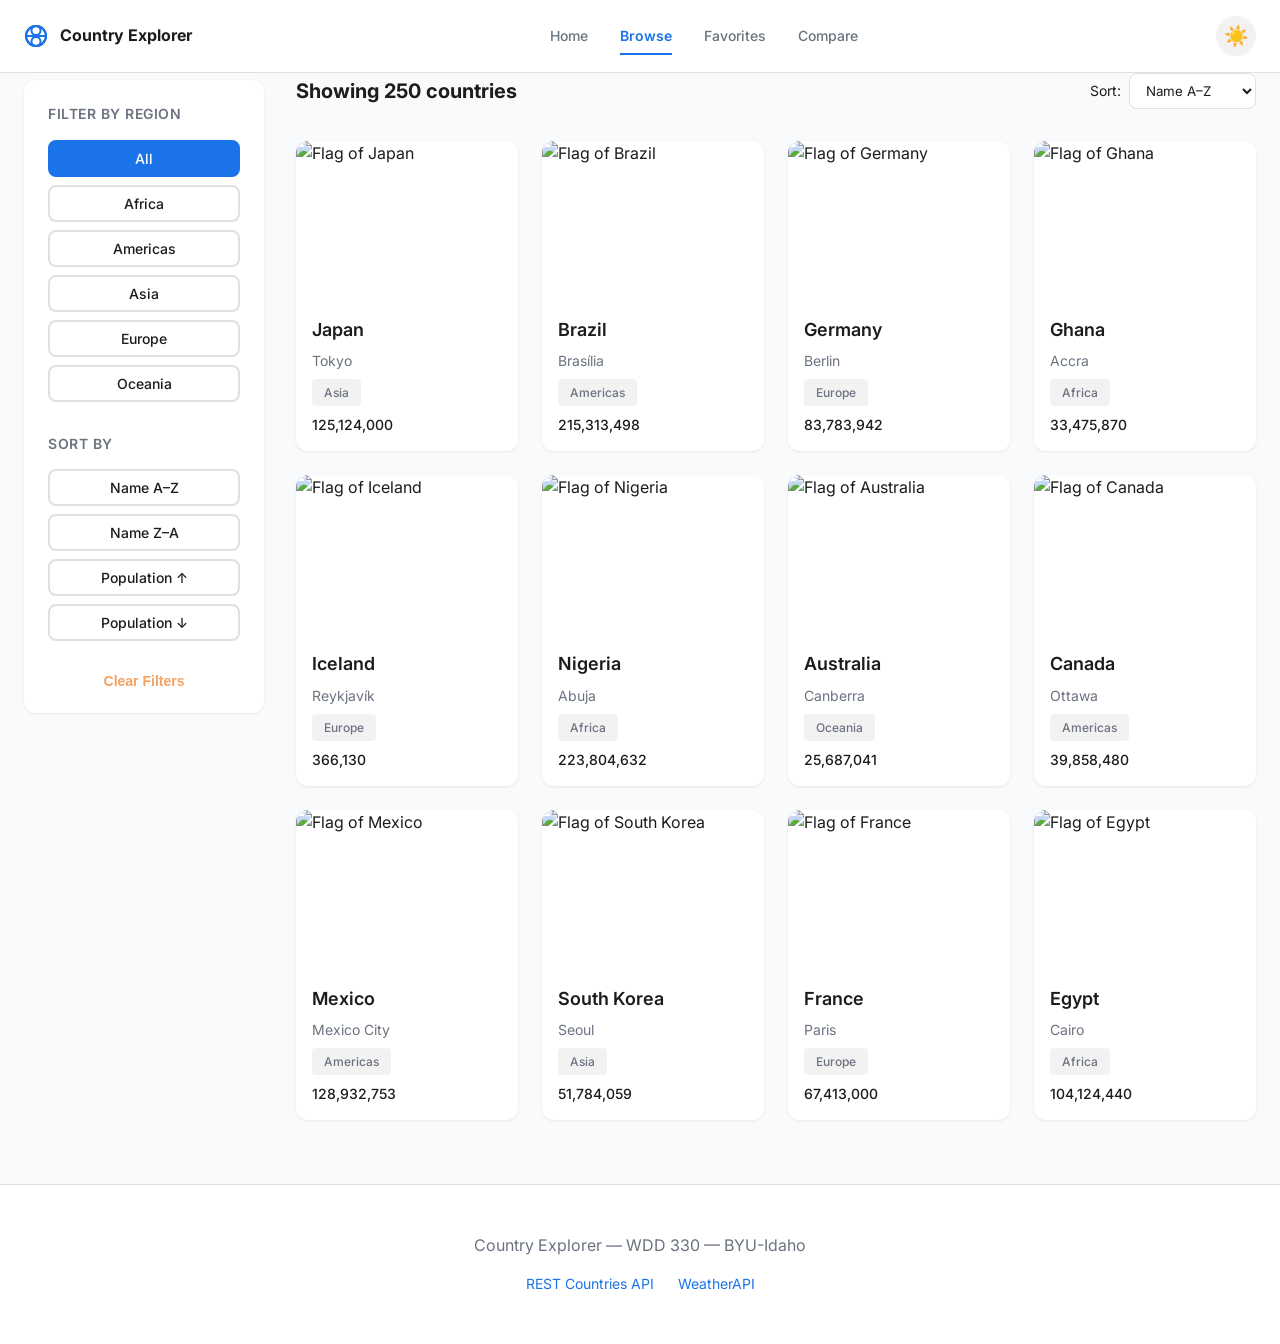
==== browse.html @ cf558ae0 "first commit" ====
<!DOCTYPE html>
<html lang="en">
<head>
  <meta charset="UTF-8">
  <meta name="viewport" content="width=device-width, initial-scale=1.0">
  <title>Country Explorer - Browse</title>
  <link rel="preconnect" href="https://fonts.googleapis.com">
  <link rel="preconnect" href="https://fonts.gstatic.com" crossorigin>
  <link href="https://fonts.googleapis.com/css2?family=Inter:wght@400;500;600;700&display=swap" rel="stylesheet">
  <link rel="stylesheet" href="css/styles.css">
  <link rel="stylesheet" href="css/components.css">
  <link rel="stylesheet" href="css/layout.css">
</head>
<body>
  <a href="#main" class="skip-link">Skip to content</a>
  
  <header>
    <nav class="navbar">
      <div class="nav-left">
        <svg class="nav-icon" width="24" height="24" viewBox="0 0 24 24" fill="none" xmlns="http://www.w3.org/2000/svg">
          <circle cx="12" cy="12" r="10" stroke="var(--color-primary)" stroke-width="2"/>
          <path d="M12 2a10 10 0 0 1 0 20 10 10 0 0 1 0-20Z" stroke="var(--color-primary)" stroke-width="2" fill="none"/>
          <path d="M2 12h20M12 2a4.5 4.5 0 0 1 0 9 4.5 4.5 0 0 1 0-9Zm0 20a4.5 4.5 0 0 0 0-9 4.5 4.5 0 0 0 0 9Z" stroke="var(--color-primary)" stroke-width="2" fill="none"/>
        </svg>
        <span class="nav-title">Country Explorer</span>
      </div>
      
      <button class="hamburger" aria-label="Toggle navigation menu">
        <span></span>
        <span></span>
        <span></span>
      </button>
      
      <div class="nav-center">
        <a href="index.html" class="nav-link">Home</a>
        <a href="browse.html" class="nav-link active">Browse</a>
        <a href="favorites.html" class="nav-link">Favorites</a>
        <a href="compare.html" class="nav-link">Compare</a>
      </div>
      
      <div class="nav-right">
        <button class="theme-toggle" aria-label="Toggle theme">
          <span class="theme-icon">☀️</span>
        </button>
      </div>
    </nav>
    
    <div class="mobile-filter-bar">
      <button class="filter-btn" aria-label="Open filters">Filter</button>
      <button class="sort-btn" aria-label="Open sort options">Sort</button>
    </div>
  </header>

  <main id="main" class="browse-layout">
    <aside class="filter-sidebar">
      <div class="filter-section">
        <h3 class="filter-title">Filter by Region</h3>
        <div class="button-group vertical">
          <button class="filter-btn-item active" data-region="all">All</button>
          <button class="filter-btn-item" data-region="africa">Africa</button>
          <button class="filter-btn-item" data-region="americas">Americas</button>
          <button class="filter-btn-item" data-region="asia">Asia</button>
          <button class="filter-btn-item" data-region="europe">Europe</button>
          <button class="filter-btn-item" data-region="oceania">Oceania</button>
        </div>
      </div>
      
      <div class="filter-section">
        <h3 class="filter-title">Sort By</h3>
        <div class="button-group vertical">
          <button class="sort-btn-item" data-sort="name-asc">Name A–Z</button>
          <button class="sort-btn-item" data-sort="name-desc">Name Z–A</button>
          <button class="sort-btn-item" data-sort="pop-asc">Population ↑</button>
          <button class="sort-btn-item" data-sort="pop-desc">Population ↓</button>
        </div>
      </div>
      
      <button class="clear-filters-link">Clear Filters</button>
    </aside>

    <section class="browse-content">
      <div class="results-header">
        <h2>Showing 250 countries</h2>
        <div class="sort-dropdown">
          <label for="sort-select">Sort:</label>
          <select id="sort-select" aria-label="Sort countries">
            <option value="name-asc">Name A–Z</option>
            <option value="name-desc">Name Z–A</option>
            <option value="pop-asc">Population ↑</option>
            <option value="pop-desc">Population ↓</option>
          </select>
        </div>
      </div>
      
      <div class="country-grid" id="countries-grid">
        <!-- Country cards will be rendered here -->
        <a href="detail.html?code=JPN" class="country-card">
          <img src="https://flagcdn.com/w320/jp.webp" alt="Flag of Japan" class="card-flag">
          <div class="card-content">
            <h3 class="card-title">Japan</h3>
            <p class="card-capital">Tokyo</p>
            <span class="card-tag">Asia</span>
            <p class="card-population">125,124,000</p>
          </div>
        </a>
        
        <a href="detail.html?code=BRA" class="country-card">
          <img src="https://flagcdn.com/w320/br.webp" alt="Flag of Brazil" class="card-flag">
          <div class="card-content">
            <h3 class="card-title">Brazil</h3>
            <p class="card-capital">Brasília</p>
            <span class="card-tag">Americas</span>
            <p class="card-population">215,313,498</p>
          </div>
        </a>
        
        <a href="detail.html?code=DEU" class="country-card">
          <img src="https://flagcdn.com/w320/de.webp" alt="Flag of Germany" class="card-flag">
          <div class="card-content">
            <h3 class="card-title">Germany</h3>
            <p class="card-capital">Berlin</p>
            <span class="card-tag">Europe</span>
            <p class="card-population">83,783,942</p>
          </div>
        </a>
        
        <a href="detail.html?code=GHA" class="country-card">
          <img src="https://flagcdn.com/w320/gh.webp" alt="Flag of Ghana" class="card-flag">
          <div class="card-content">
            <h3 class="card-title">Ghana</h3>
            <p class="card-capital">Accra</p>
            <span class="card-tag">Africa</span>
            <p class="card-population">33,475,870</p>
          </div>
        </a>
        
        <a href="detail.html?code=ISL" class="country-card">
          <img src="https://flagcdn.com/w320/is.webp" alt="Flag of Iceland" class="card-flag">
          <div class="card-content">
            <h3 class="card-title">Iceland</h3>
            <p class="card-capital">Reykjavík</p>
            <span class="card-tag">Europe</span>
            <p class="card-population">366,130</p>
          </div>
        </a>
        
        <a href="detail.html?code=NGA" class="country-card">
          <img src="https://flagcdn.com/w320/ng.webp" alt="Flag of Nigeria" class="card-flag">
          <div class="card-content">
            <h3 class="card-title">Nigeria</h3>
            <p class="card-capital">Abuja</p>
            <span class="card-tag">Africa</span>
            <p class="card-population">223,804,632</p>
          </div>
        </a>
        
        <a href="detail.html?code=AUS" class="country-card">
          <img src="https://flagcdn.com/w320/au.webp" alt="Flag of Australia" class="card-flag">
          <div class="card-content">
            <h3 class="card-title">Australia</h3>
            <p class="card-capital">Canberra</p>
            <span class="card-tag">Oceania</span>
            <p class="card-population">25,687,041</p>
          </div>
        </a>
        
        <a href="detail.html?code=CAN" class="country-card">
          <img src="https://flagcdn.com/w320/ca.webp" alt="Flag of Canada" class="card-flag">
          <div class="card-content">
            <h3 class="card-title">Canada</h3>
            <p class="card-capital">Ottawa</p>
            <span class="card-tag">Americas</span>
            <p class="card-population">39,858,480</p>
          </div>
        </a>
        
        <a href="detail.html?code=MEX" class="country-card">
          <img src="https://flagcdn.com/w320/mx.webp" alt="Flag of Mexico" class="card-flag">
          <div class="card-content">
            <h3 class="card-title">Mexico</h3>
            <p class="card-capital">Mexico City</p>
            <span class="card-tag">Americas</span>
            <p class="card-population">128,932,753</p>
          </div>
        </a>
        
        <a href="detail.html?code=KOR" class="country-card">
          <img src="https://flagcdn.com/w320/kr.webp" alt="Flag of South Korea" class="card-flag">
          <div class="card-content">
            <h3 class="card-title">South Korea</h3>
            <p class="card-capital">Seoul</p>
            <span class="card-tag">Asia</span>
            <p class="card-population">51,784,059</p>
          </div>
        </a>
        
        <a href="detail.html?code=FRA" class="country-card">
          <img src="https://flagcdn.com/w320/fr.webp" alt="Flag of France" class="card-flag">
          <div class="card-content">
            <h3 class="card-title">France</h3>
            <p class="card-capital">Paris</p>
            <span class="card-tag">Europe</span>
            <p class="card-population">67,413,000</p>
          </div>
        </a>
        
        <a href="detail.html?code=EGY" class="country-card">
          <img src="https://flagcdn.com/w320/eg.webp" alt="Flag of Egypt" class="card-flag">
          <div class="card-content">
            <h3 class="card-title">Egypt</h3>
            <p class="card-capital">Cairo</p>
            <span class="card-tag">Africa</span>
            <p class="card-population">104,124,440</p>
          </div>
        </a>
      </div>
    </section>
  </main>

  <footer>
    <p>Country Explorer — WDD 330 — BYU-Idaho</p>
    <div class="footer-links">
      <a href="https://restcountries.com/" target="_blank" rel="noopener noreferrer">REST Countries API</a>
      <a href="https://www.weatherapi.com/" target="_blank" rel="noopener noreferrer">WeatherAPI</a>
    </div>
  </footer>

  <script type="module">
    import { initTheme, toggleTheme, initMobileMenu } from './js/ui.js';
    
    initTheme();
    
    const themeToggle = document.querySelector('.theme-toggle');
    themeToggle.addEventListener('click', toggleTheme);
    
    initMobileMenu();
  </script>
</body>
</html>
---- css/styles.css ----
:root {
  --color-primary: #1A73E8;
  --color-primary-light: #EAF2FF;
  --color-secondary: #F4A261;
  --color-bg: #F9FAFB;
  --color-surface: #FFFFFF;
  --color-text: #1C1C1E;
  --color-text-muted: #6B7280;
  --color-border: #E0E0E0;
  --color-tag: #F2F2F2;
  --shadow-sm: 0 1px 3px rgba(0,0,0,0.08);
  --shadow-md: 0 4px 12px rgba(0,0,0,0.10);
  --shadow-lg: 0 8px 24px rgba(0,0,0,0.14);
  --radius-card: 12px;
  --radius-btn: 999px;
  --radius-input: 8px;
}

[data-theme="dark"] {
  --color-bg: #121212;
  --color-surface: #1E1E1E;
  --color-text: #E5E5E5;
  --color-text-muted: #9CA3AF;
  --color-border: #2E2E2E;
  --color-tag: #2A2A2A;
}

* {
  margin: 0;
  padding: 0;
  box-sizing: border-box;
}

html {
  scroll-behavior: smooth;
}

body {
  font-family: 'Inter', system-ui, sans-serif;
  background-color: var(--color-bg);
  color: var(--color-text);
  line-height: 1.6;
  transition: all 0.2s ease;
}

.container {
  max-width: 1280px;
  margin: 0 auto;
  padding: 0 24px;
}

/* Typography */
h1 {
  font-size: 36px;
  font-weight: 700;
  line-height: 1.2;
  margin-bottom: 16px;
}

h2 {
  font-size: 28px;
  font-weight: 700;
  line-height: 1.2;
  margin-bottom: 16px;
}

h3 {
  font-size: 18px;
  font-weight: 600;
  line-height: 1.4;
  margin-bottom: 12px;
}

p {
  font-size: 16px;
  font-weight: 400;
  line-height: 1.5;
  color: var(--color-text-muted);
}

a {
  color: var(--color-primary);
  text-decoration: none;
  transition: all 0.2s ease;
}

a:hover {
  opacity: 0.8;
}

a:focus-visible {
  outline: 2px solid var(--color-primary);
  outline-offset: 2px;
}

/* Main layout */
main {
  min-height: calc(100vh - 80px - 120px);
  padding: 48px 0;
}

/* Accessibility */
.skip-link {
  position: absolute;
  top: -40px;
  left: 0;
  background: var(--color-primary);
  color: white;
  padding: 8px 16px;
  text-decoration: none;
  z-index: 100;
  border-radius: var(--radius-btn);
}

.skip-link:focus {
  top: 0;
}

/* Hero Section */
.hero {
  background: linear-gradient(135deg, var(--color-primary) 0%, #1557b0 100%);
  color: white;
  padding: 64px 24px;
  text-align: center;
  border-radius: var(--radius-card);
  margin-bottom: 48px;
}

.hero-title {
  font-size: 48px;
  font-weight: 700;
  margin-bottom: 16px;
}

.hero-subtitle {
  font-size: 18px;
  font-style: italic;
  color: rgba(255, 255, 255, 0.9);
  margin-bottom: 32px;
}

.search-container {
  display: flex;
  justify-content: center;
  margin-bottom: 32px;
}

.search-input-wrapper {
  position: relative;
  width: 100%;
  max-width: 600px;
}

.search-icon {
  position: absolute;
  left: 16px;
  top: 50%;
  transform: translateY(-50%);
  font-size: 18px;
  pointer-events: none;
}

.search-input {
  width: 100%;
  padding: 16px 16px 16px 48px;
  font-size: 16px;
  border: none;
  border-radius: var(--radius-btn);
  background-color: white;
  color: var(--color-text);
  transition: all 0.2s ease;
}

.search-input:focus {
  outline: 2px solid var(--color-primary);
  outline-offset: 0;
}

.search-input::placeholder {
  color: var(--color-text-muted);
}

.recent-searches {
  display: flex;
  align-items: center;
  justify-content: center;
  gap: 16px;
  flex-wrap: wrap;
}

.recent-label {
  font-weight: 600;
  color: rgba(255, 255, 255, 0.9);
  font-size: 14px;
}

.chips-container {
  display: flex;
  gap: 8px;
  flex-wrap: wrap;
  justify-content: center;
}

.chip {
  padding: 8px 16px;
  border: none;
  border-radius: var(--radius-btn);
  background-color: rgba(255, 255, 255, 0.2);
  color: white;
  font-size: 14px;
  font-weight: 500;
  cursor: pointer;
  transition: all 0.2s ease;
}

.chip:hover {
  background-color: rgba(255, 255, 255, 0.3);
}

.chip:focus-visible {
  outline: 2px solid white;
  outline-offset: 2px;
}

/* Grid Layout */
.country-grid {
  display: grid;
  grid-template-columns: repeat(auto-fill, minmax(220px, 1fr));
  gap: 24px;
}

/* Results Section */
.results-section {
  padding: 0 24px;
}

.results-section h2 {
  margin-bottom: 32px;
}

/* Results Header */
.results-header {
  display: flex;
  justify-content: space-between;
  align-items: center;
  margin-bottom: 32px;
  gap: 16px;
}

.results-header h2 {
  margin: 0;
  font-size: 20px;
}

.sort-dropdown {
  display: flex;
  align-items: center;
  gap: 8px;
  font-size: 14px;
}

.sort-dropdown select {
  padding: 8px 12px;
  border: 1px solid var(--color-border);
  border-radius: var(--radius-input);
  background-color: var(--color-surface);
  color: var(--color-text);
  font-family: inherit;
  cursor: pointer;
  transition: all 0.2s ease;
}

.sort-dropdown select:focus-visible {
  outline: 2px solid var(--color-primary);
  outline-offset: 0;
}

/* Keyframes */
@keyframes shimmer {
  0% {
    background-position: -1000px 0;
  }
  100% {
    background-position: 1000px 0;
  }
}

/* Responsive Typography */
@media (max-width: 768px) {
  h1 {
    font-size: 28px;
  }

  h2 {
    font-size: 24px;
  }

  .hero-title {
    font-size: 32px;
  }

  .search-input-wrapper {
    width: 100%;
  }

  .results-header {
    flex-direction: column;
    align-items: flex-start;
  }
}

/* Mobile Grid */
@media (max-width: 480px) {
  .country-grid {
    grid-template-columns: repeat(auto-fill, minmax(160px, 1fr));
    gap: 16px;
  }

  .hero {
    padding: 48px 16px;
    margin-bottom: 32px;
  }

  main {
    padding: 32px 0;
  }

  .container {
    padding: 0 16px;
  }
}
---- css/components.css ----
/* Country Card */
.country-card {
  display: flex;
  flex-direction: column;
  background-color: var(--color-surface);
  border-radius: var(--radius-card);
  overflow: hidden;
  box-shadow: var(--shadow-sm);
  text-decoration: none;
  color: inherit;
  transition: all 0.2s ease;
  cursor: pointer;
}

.country-card:hover {
  transform: translateY(-4px);
  box-shadow: var(--shadow-lg);
}

.country-card:focus-visible {
  outline: 2px solid var(--color-primary);
  outline-offset: 2px;
}

.card-flag {
  width: 100%;
  height: 160px;
  object-fit: cover;
  display: block;
}

.card-content {
  padding: 16px;
  flex: 1;
  display: flex;
  flex-direction: column;
  gap: 8px;
}

.card-title {
  font-size: 18px;
  font-weight: 600;
  color: var(--color-text);
  margin: 0;
}

.card-capital {
  font-size: 14px;
  color: var(--color-text-muted);
  margin: 0;
}

.card-tag {
  display: inline-block;
  padding: 4px 12px;
  background-color: var(--color-tag);
  color: var(--color-text-muted);
  border-radius: 4px;
  font-size: 12px;
  font-weight: 500;
  width: fit-content;
}

.card-population {
  font-size: 14px;
  color: var(--color-text);
  margin: 0;
  font-weight: 500;
}

/* Card with remove button (for favorites) */
.country-card {
  position: relative;
}

.card-remove-btn {
  position: absolute;
  top: 8px;
  right: 8px;
  width: 32px;
  height: 32px;
  border: none;
  border-radius: 50%;
  background-color: var(--color-surface);
  color: var(--color-text-muted);
  font-size: 18px;
  cursor: pointer;
  display: flex;
  align-items: center;
  justify-content: center;
  transition: all 0.2s ease;
  box-shadow: var(--shadow-sm);
}

.card-remove-btn:hover {
  background-color: #FEE2E2;
  color: #DC2626;
}

.card-remove-btn:focus-visible {
  outline: 2px solid var(--color-primary);
  outline-offset: 2px;
}

/* Skeleton Loader */
.skeleton {
  background: linear-gradient(90deg, var(--color-border) 25%, var(--color-surface) 50%, var(--color-border) 75%);
  background-size: 2000px 100%;
  animation: shimmer 1.6s infinite linear;
  border-radius: 8px;
}

.skeleton-card {
  display: flex;
  flex-direction: column;
  background-color: var(--color-surface);
  border-radius: var(--color-tag);
  overflow: hidden;
  box-shadow: var(--shadow-sm);
}

.skeleton-flag {
  width: 100%;
  height: 160px;
  background: linear-gradient(90deg, var(--color-border) 25%, var(--color-surface) 50%, var(--color-border) 75%);
  background-size: 2000px 100%;
  animation: shimmer 1.6s infinite linear;
}

.skeleton-line {
  height: 12px;
  background: linear-gradient(90deg, var(--color-border) 25%, var(--color-surface) 50%, var(--color-border) 75%);
  background-size: 2000px 100%;
  animation: shimmer 1.6s infinite linear;
  margin: 8px;
  border-radius: 4px;
}

/* Buttons */
.btn {
  padding: 12px 24px;
  border: none;
  border-radius: var(--radius-btn);
  font-family: inherit;
  font-size: 16px;
  font-weight: 600;
  cursor: pointer;
  transition: all 0.2s ease;
  display: inline-block;
  text-decoration: none;
  text-align: center;
  min-height: 48px;
  min-width: 100px;
}

.btn:focus-visible {
  outline: 2px solid var(--color-primary);
  outline-offset: 2px;
}

.btn-primary {
  background-color: var(--color-primary);
  color: white;
}

.btn-primary:hover {
  background-color: #1557b0;
  transform: translateY(-2px);
}

.btn-outline {
  background-color: transparent;
  border: 2px solid var(--color-border);
  color: var(--color-text);
}

.btn-outline:hover {
  border-color: var(--color-primary);
  color: var(--color-primary);
}

.btn-outline.saved {
  border-color: var(--color-secondary);
  color: var(--color-secondary);
}

.btn-danger {
  border-color: #DC2626;
  color: #DC2626;
}

.btn-danger:hover {
  background-color: #FEE2E2;
  border-color: #DC2626;
}

/* Error State */
.error-state {
  text-align: center;
  padding: 48px 24px;
}

.error-state-emoji {
  font-size: 64px;
  margin-bottom: 16px;
}

.error-state h2 {
  font-size: 24px;
  font-weight: 700;
  color: var(--color-text);
  margin-bottom: 8px;
}

.error-state p {
  color: var(--color-text-muted);
  margin-bottom: 24px;
}

/* Tags and Chips */
.chip-link {
  display: inline-block;
  padding: 8px 16px;
  background-color: var(--color-tag);
  color: var(--color-text);
  border-radius: 4px;
  font-size: 14px;
  font-weight: 500;
  text-decoration: none;
  transition: all 0.2s ease;
}

.chip-link:hover {
  background-color: var(--color-primary-light);
  color: var(--color-primary);
}

.chip-link:focus-visible {
  outline: 2px solid var(--color-primary);
  outline-offset: 2px;
}

/* Filter Buttons */
.button-group {
  display: flex;
  flex-wrap: wrap;
  gap: 8px;
}

.button-group.vertical {
  flex-direction: column;
}

.filter-btn-item,
.sort-btn-item {
  padding: 8px 16px;
  border: 2px solid var(--color-border);
  background-color: transparent;
  color: var(--color-text);
  border-radius: var(--radius-input);
  font-size: 14px;
  font-weight: 500;
  cursor: pointer;
  transition: all 0.2s ease;
  font-family: inherit;
}

.filter-btn-item:hover,
.sort-btn-item:hover {
  border-color: var(--color-primary);
  color: var(--color-primary);
}

.filter-btn-item.active,
.sort-btn-item.active {
  background-color: var(--color-primary);
  color: white;
  border-color: var(--color-primary);
}

.filter-btn-item:focus-visible,
.sort-btn-item:focus-visible {
  outline: 2px solid var(--color-primary);
  outline-offset: 2px;
}

/* Weather Card */
.weather-card {
  display: flex;
  gap: 16px;
  padding: 16px;
  background-color: var(--color-primary-light);
  border-radius: var(--radius-card);
  margin-top: 16px;
}

.weather-left {
  display: flex;
  align-items: center;
  justify-content: center;
  min-width: 48px;
}

.weather-icon {
  font-size: 32px;
}

.weather-right {
  flex: 1;
}

.weather-location {
  font-size: 14px;
  font-weight: 600;
  color: var(--color-primary);
  margin: 0 0 4px 0;
}

.weather-condition {
  font-size: 16px;
  font-weight: 500;
  color: var(--color-text);
  margin: 0 0 4px 0;
}

.weather-details {
  font-size: 12px;
  color: var(--color-text-muted);
  margin: 0;
}

/* Compare Styles */
.compare-title {
  text-align: center;
  margin-bottom: 48px;
  font-size: 36px;
}

.compare-selectors {
  display: grid;
  grid-template-columns: 1fr 1fr;
  gap: 32px;
  margin-bottom: 48px;
}

.compare-column {
  display: flex;
  flex-direction: column;
}

.compare-selector {
  position: relative;
  margin-bottom: 16px;
}

.clear-btn {
  position: absolute;
  right: 16px;
  top: 50%;
  transform: translateY(-50%);
  border: none;
  background: none;
  font-size: 20px;
  color: var(--color-text-muted);
  cursor: pointer;
  padding: 4px;
  transition: all 0.2s ease;
}

.clear-btn:hover {
  color: var(--color-primary);
}

.clear-btn:focus-visible {
  outline: 2px solid var(--color-primary);
  outline-offset: 2px;
}

.compare-selector input {
  width: 100%;
  padding: 12px 48px 12px 16px;
  border: 1px solid var(--color-border);
  border-radius: var(--radius-input);
  background-color: var(--color-surface);
  color: var(--color-text);
  font-family: inherit;
  font-size: 16px;
}

.compare-selector input:focus-visible {
  outline: 2px solid var(--color-primary);
  outline-offset: 0;
}

.compare-flag {
  width: 100%;
  aspect-ratio: 3/2;
  object-fit: cover;
  border-radius: var(--radius-card);
  margin-bottom: 16px;
}

.compare-country-name {
  text-align: center;
  margin: 0;
}

/* Comparison Table */
.comparison-table {
  background-color: var(--color-surface);
  border-radius: var(--radius-card);
  overflow: hidden;
  box-shadow: var(--shadow-sm);
  margin-bottom: 48px;
}

.comparison-row {
  display: grid;
  grid-template-columns: 160px 1fr 1fr;
  align-items: center;
  padding: 16px;
  border-bottom: 1px solid var(--color-border);
}

.comparison-row:last-child {
  border-bottom: none;
}

.comparison-row.alt {
  background-color: var(--color-tag);
}

.comparison-label {
  font-weight: 600;
  color: var(--color-text-muted);
  font-size: 14px;
}

.comparison-value {
  text-align: center;
  padding: 0 8px;
}

.highlight-chip {
  display: inline-block;
  padding: 4px 12px;
  background-color: #D1FAE5;
  color: #065F46;
  border-radius: 4px;
  font-size: 14px;
  font-weight: 500;
}

.highlight-chip.larger {
  background-color: #D1FAE5;
  color: #065F46;
}

/* Empty Slot */
.empty-slot {
  border: 2px dashed var(--color-border);
  border-radius: var(--radius-card);
  padding: 48px 24px;
  text-align: center;
  color: var(--color-text-muted);
}

/* Empty State */
.empty-state {
  text-align: center;
  padding: 48px 24px;
}

.empty-emoji {
  font-size: 64px;
  margin-bottom: 16px;
}

.empty-heading {
  font-size: 20px;
  font-weight: 700;
  color: var(--color-text);
  margin-bottom: 8px;
}

.empty-subtext {
  color: var(--color-text-muted);
  margin-bottom: 24px;
}

/* Favorites Header */
.favorites-header {
  display: flex;
  justify-content: space-between;
  align-items: center;
  margin-bottom: 32px;
  gap: 16px;
}

.favorites-title-group {
  display: flex;
  align-items: center;
  gap: 12px;
}

.favorites-title {
  margin: 0;
}

.favorites-badge {
  display: inline-block;
  padding: 4px 12px;
  background-color: var(--color-primary-light);
  color: var(--color-primary);
  border-radius: var(--radius-btn);
  font-size: 14px;
  font-weight: 500;
}

/* Detail Page */
.back-link {
  display: inline-block;
  margin-bottom: 24px;
  color: var(--color-primary);
  font-weight: 500;
  transition: all 0.2s ease;
}

.back-link:hover {
  transform: translateX(-4px);
}

.detail-content {
  display: grid;
  grid-template-columns: 40% 60%;
  gap: 48px;
  margin-bottom: 48px;
}

.detail-left {
  display: flex;
  flex-direction: column;
  gap: 16px;
}

.detail-flag {
  width: 100%;
  aspect-ratio: 3/2;
  object-fit: cover;
  border-radius: var(--radius-card);
  box-shadow: var(--shadow-md);
}

.map-link {
  display: inline-block;
  width: fit-content;
  font-size: 14px;
  color: var(--color-primary);
  text-decoration: none;
  transition: all 0.2s ease;
}

.map-link:hover {
  text-decoration: underline;
}

.detail-right {
  display: flex;
  flex-direction: column;
  gap: 24px;
}

.detail-title {
  margin: 0;
  font-size: 36px;
}

.detail-native-name {
  margin: 0;
  font-size: 14px;
  font-style: italic;
  color: var(--color-text-muted);
}

.detail-list {
  display: grid;
  grid-template-columns: 1fr 1fr;
  gap: 16px;
}

.detail-list dt {
  font-weight: 600;
  color: var(--color-text);
  font-size: 14px;
}

.detail-list dd {
  color: var(--color-text-muted);
  font-size: 14px;
  margin: 0;
}

.detail-section {
  display: flex;
  flex-direction: column;
  gap: 8px;
}

.detail-section-title {
  font-size: 14px;
  font-weight: 600;
  color: var(--color-text-muted);
}

/* Border Countries */
.border-countries {
  padding: 32px;
  background-color: var(--color-surface);
  border-radius: var(--radius-card);
  margin-bottom: 32px;
}

.border-title {
  font-size: 16px;
  font-weight: 600;
  margin-bottom: 16px;
  margin-top: 0;
}

/* Action Bar */
.action-bar {
  display: flex;
  gap: 16px;
  justify-content: flex-start;
}

/* Responsive */
@media (max-width: 1024px) {
  .detail-content {
    grid-template-columns: 1fr;
    gap: 32px;
  }

  .compare-selectors {
    gap: 24px;
  }

  .comparison-row {
    grid-template-columns: 120px 1fr 1fr;
  }
}

@media (max-width: 768px) {
  .action-bar {
    flex-direction: column;
  }

  .action-bar .btn {
    width: 100%;
  }

  .favorites-header {
    flex-direction: column;
    align-items: flex-start;
  }

  .results-header {
    flex-direction: column;
  }

  .compare-selectors {
    grid-template-columns: 1fr;
  }

  .comparison-table {
    overflow-x: auto;
  }

  .comparison-row {
    grid-template-columns: 100px 1fr 1fr;
    font-size: 14px;
    padding: 12px;
  }

  .comparison-label {
    font-size: 12px;
  }

  .comparison-value {
    font-size: 12px;
  }
}

@media (max-width: 480px) {
  .action-bar {
    flex-direction: column;
  }

  .comparison-row {
    grid-template-columns: 1fr;
    gap: 8px;
  }

  .comparison-label {
    font-weight: 700;
    margin-bottom: 8px;
  }

  .comparison-row.alt {
    background-color: var(--color-tag);
  }
}
---- css/layout.css ----
/* Navigation Bar */
header {
  position: sticky;
  top: 0;
  z-index: 100;
  background-color: var(--color-surface);
  border-bottom: 1px solid var(--color-border);
  transition: all 0.2s ease;
}

.navbar {
  display: flex;
  justify-content: space-between;
  align-items: center;
  padding: 16px 24px;
  max-width: 1280px;
  margin: 0 auto;
  gap: 24px;
}

.nav-left {
  display: flex;
  align-items: center;
  gap: 12px;
  flex: 0 0 auto;
}

.nav-icon {
  width: 24px;
  height: 24px;
  flex-shrink: 0;
}

.nav-title {
  font-size: 16px;
  font-weight: 700;
  color: var(--color-text);
  white-space: nowrap;
}

.nav-center {
  display: flex;
  gap: 32px;
  flex: 1;
  justify-content: center;
}

.nav-link {
  font-size: 14px;
  font-weight: 500;
  color: var(--color-text-muted);
  text-decoration: none;
  transition: all 0.2s ease;
  position: relative;
}

.nav-link:hover {
  color: var(--color-primary);
}

.nav-link.active {
  color: var(--color-primary);
  font-weight: 600;
}

.nav-link.active::after {
  content: '';
  position: absolute;
  bottom: -8px;
  left: 0;
  right: 0;
  height: 2px;
  background-color: var(--color-primary);
}

.nav-link:focus-visible {
  outline: 2px solid var(--color-primary);
  outline-offset: 4px;
}

.nav-right {
  display: flex;
  align-items: center;
  gap: 16px;
  flex: 0 0 auto;
}

.theme-toggle {
  width: 40px;
  height: 40px;
  border: none;
  background-color: var(--color-tag);
  border-radius: 50%;
  font-size: 20px;
  cursor: pointer;
  display: flex;
  align-items: center;
  justify-content: center;
  transition: all 0.2s ease;
}

.theme-toggle:hover {
  background-color: var(--color-border);
}

.theme-toggle:focus-visible {
  outline: 2px solid var(--color-primary);
  outline-offset: 2px;
}

.theme-icon {
  display: inline-block;
  transition: transform 0.2s ease;
}

.hamburger {
  display: none;
  flex-direction: column;
  width: 24px;
  height: 24px;
  border: none;
  background: none;
  cursor: pointer;
  padding: 0;
  gap: 4px;
}

.hamburger span {
  width: 100%;
  height: 2px;
  background-color: var(--color-text);
  transition: all 0.2s ease;
  border-radius: 2px;
}

.hamburger.open span:nth-child(1) {
  transform: rotate(45deg) translateY(10px);
}

.hamburger.open span:nth-child(2) {
  opacity: 0;
}

.hamburger.open span:nth-child(3) {
  transform: rotate(-45deg) translateY(-10px);
}

.hamburger:focus-visible {
  outline: 2px solid var(--color-primary);
  outline-offset: 4px;
}

/* Mobile Filter Bar */
.mobile-filter-bar {
  display: none;
  gap: 8px;
  padding: 12px 24px;
  background-color: var(--color-surface);
  border-bottom: 1px solid var(--color-border);
}

.mobile-filter-bar .filter-btn,
.mobile-filter-bar .sort-btn {
  flex: 1;
  padding: 8px 16px;
  border: 1px solid var(--color-border);
  background-color: transparent;
  color: var(--color-text);
  border-radius: var(--radius-input);
  font-size: 14px;
  font-weight: 500;
  cursor: pointer;
  font-family: inherit;
  transition: all 0.2s ease;
}

.mobile-filter-bar .filter-btn:hover,
.mobile-filter-bar .sort-btn:hover {
  border-color: var(--color-primary);
  color: var(--color-primary);
}

/* Footer */
footer {
  background-color: var(--color-surface);
  border-top: 1px solid var(--color-border);
  padding: 48px 24px;
  text-align: center;
  color: var(--color-text-muted);
  font-size: 14px;
  margin-top: 64px;
}

footer p {
  margin: 0 0 16px 0;
  color: var(--color-text-muted);
}

.footer-links {
  display: flex;
  justify-content: center;
  gap: 24px;
  flex-wrap: wrap;
}

.footer-links a {
  color: var(--color-primary);
  font-size: 14px;
  text-decoration: none;
  transition: all 0.2s ease;
}

.footer-links a:hover {
  text-decoration: underline;
}

/* Browse Layout */
.browse-layout {
  display: grid;
  grid-template-columns: 240px 1fr;
  gap: 32px;
  max-width: 1280px;
  margin: 0 auto;
  padding: 0 24px;
}

/* Filter Sidebar */
.filter-sidebar {
  position: sticky;
  top: 80px;
  height: fit-content;
  padding: 24px;
  background-color: var(--color-surface);
  border-radius: var(--radius-card);
  box-shadow: var(--shadow-sm);
}

.filter-section {
  margin-bottom: 32px;
}

.filter-section:last-child {
  margin-bottom: 0;
}

.filter-title {
  font-size: 14px;
  font-weight: 600;
  color: var(--color-text-muted);
  margin-bottom: 16px;
  text-transform: uppercase;
  letter-spacing: 0.5px;
}

.clear-filters-link {
  display: block;
  width: 100%;
  text-align: center;
  color: var(--color-secondary);
  font-size: 14px;
  font-weight: 600;
  text-decoration: none;
  cursor: pointer;
  background: none;
  border: none;
  padding: 0;
  margin-top: 24px;
  transition: all 0.2s ease;
}

.clear-filters-link:hover {
  opacity: 0.8;
}

.clear-filters-link:focus-visible {
  outline: 2px solid var(--color-secondary);
  outline-offset: 2px;
}

/* Browse Content */
.browse-content {
  min-height: calc(100vh - 80px);
}

/* Detail Layout */
.detail-layout {
  max-width: 1280px;
  margin: 0 auto;
  padding: 0 24px;
}

/* Compare Layout */
.compare-layout {
  max-width: 1280px;
  margin: 0 auto;
  padding: 0 24px;
}

/* Tablet */
@media (max-width: 1024px) {
  .browse-layout {
    grid-template-columns: 200px 1fr;
    gap: 24px;
  }

  .filter-sidebar {
    position: sticky;
    top: 120px;
    padding: 16px;
  }

  .filter-title {
    font-size: 12px;
  }

  .filter-btn-item,
  .sort-btn-item {
    font-size: 13px;
    padding: 6px 12px;
  }
}

/* Mobile - Hide sidebar, show mobile menu */
@media (max-width: 768px) {
  .hamburger {
    display: flex;
    order: 3;
  }

  .nav-center {
    display: none;
    position: absolute;
    top: 60px;
    left: 0;
    right: 0;
    flex-direction: column;
    background-color: var(--color-surface);
    border-bottom: 1px solid var(--color-border);
    padding: 16px 24px;
    gap: 16px;
    z-index: 99;
  }

  .nav-center.open {
    display: flex;
  }

  .nav-link.active::after {
    display: none;
  }

  .browse-layout {
    grid-template-columns: 1fr;
  }

  .mobile-filter-bar {
    display: flex;
  }

  .filter-sidebar {
    display: none;
    position: fixed;
    bottom: 0;
    left: 0;
    right: 0;
    top: auto;
    width: 100%;
    border-radius: 16px 16px 0 0;
    max-height: 80vh;
    overflow-y: auto;
    z-index: 98;
    box-shadow: 0 -4px 12px rgba(0, 0, 0, 0.1);
  }

  .filter-sidebar.open {
    display: block;
  }

  .filter-sidebar::before {
    content: '';
    position: fixed;
    top: 0;
    left: 0;
    right: 0;
    bottom: 0;
    background-color: rgba(0, 0, 0, 0.5);
    z-index: -1;
    display: none;
  }

  .filter-sidebar.open::before {
    display: block;
  }

  footer {
    padding: 32px 24px;
  }

  .footer-links {
    gap: 16px;
  }
}

/* Small Mobile */
@media (max-width: 480px) {
  .navbar {
    padding: 12px 16px;
    gap: 16px;
  }

  .nav-title {
    font-size: 14px;
  }

  .nav-left {
    gap: 8px;
  }

  .nav-icon {
    width: 20px;
    height: 20px;
  }

  .browse-layout {
    padding: 0 16px;
  }

  .detail-layout {
    padding: 0 16px;
  }

  .compare-layout {
    padding: 0 16px;
  }

  .filter-sidebar {
    padding: 16px;
  }

  .results-header {
    flex-direction: column;
  }

  main {
    padding: 24px 0;
  }
}

/* Desktop Nav Links Alignment */
@media (min-width: 769px) {
  .nav-center {
    display: flex !important;
  }
}
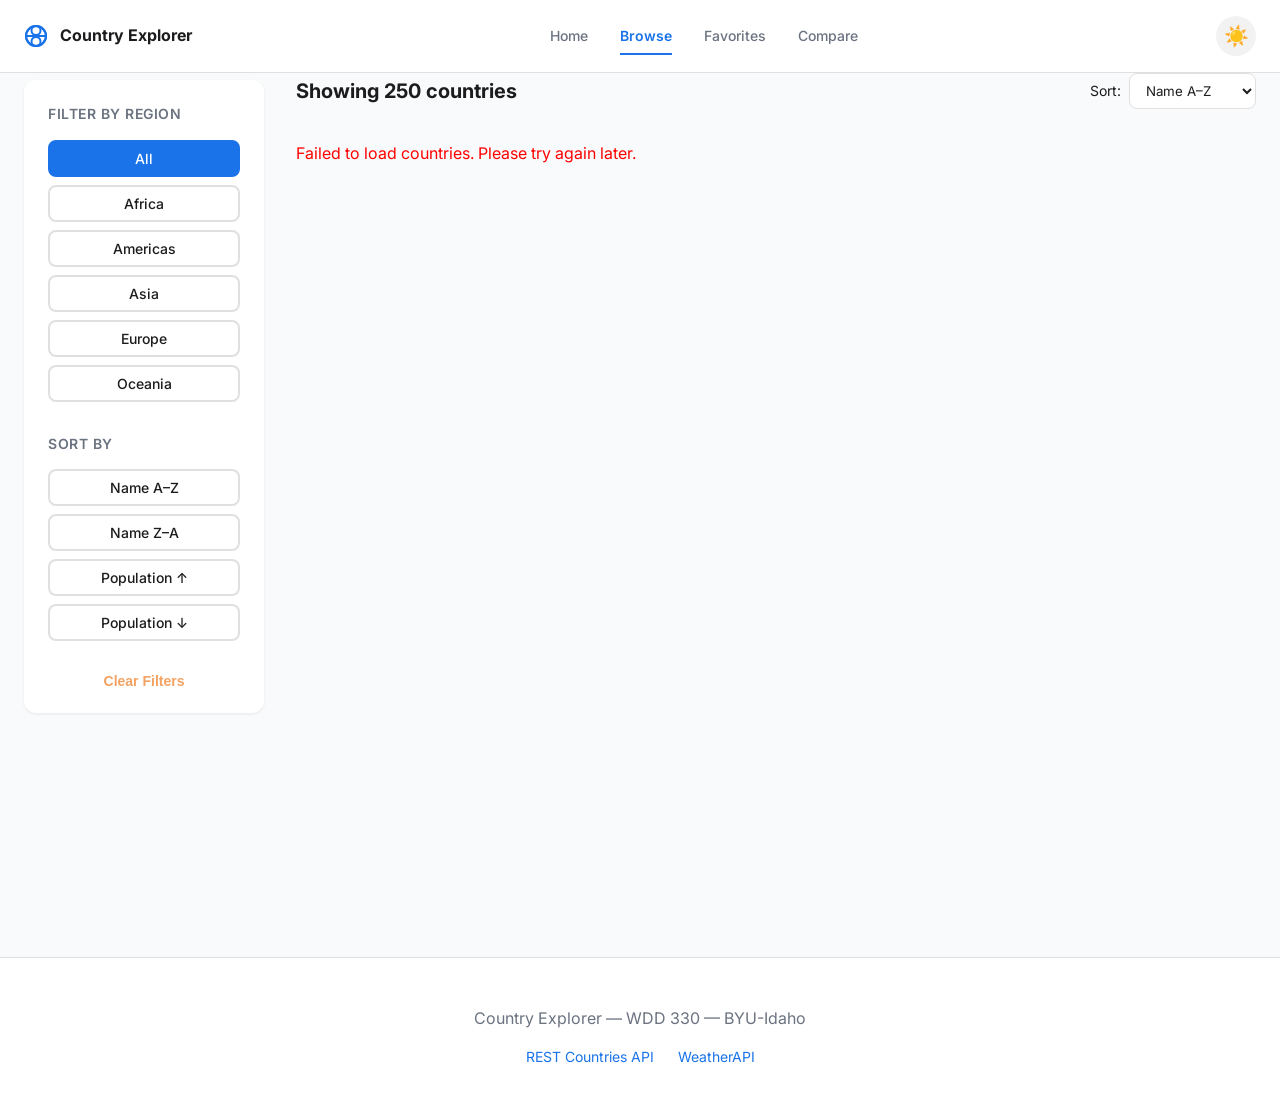
==== commit b9b55f5f: "added display all countries" ====
--- a/browse.html
+++ b/browse.html
@@ -94,125 +94,7 @@
       
       <div class="country-grid" id="countries-grid">
         <!-- Country cards will be rendered here -->
-        <a href="detail.html?code=JPN" class="country-card">
-          <img src="https://flagcdn.com/w320/jp.webp" alt="Flag of Japan" class="card-flag">
-          <div class="card-content">
-            <h3 class="card-title">Japan</h3>
-            <p class="card-capital">Tokyo</p>
-            <span class="card-tag">Asia</span>
-            <p class="card-population">125,124,000</p>
-          </div>
-        </a>
-        
-        <a href="detail.html?code=BRA" class="country-card">
-          <img src="https://flagcdn.com/w320/br.webp" alt="Flag of Brazil" class="card-flag">
-          <div class="card-content">
-            <h3 class="card-title">Brazil</h3>
-            <p class="card-capital">Brasília</p>
-            <span class="card-tag">Americas</span>
-            <p class="card-population">215,313,498</p>
-          </div>
-        </a>
-        
-        <a href="detail.html?code=DEU" class="country-card">
-          <img src="https://flagcdn.com/w320/de.webp" alt="Flag of Germany" class="card-flag">
-          <div class="card-content">
-            <h3 class="card-title">Germany</h3>
-            <p class="card-capital">Berlin</p>
-            <span class="card-tag">Europe</span>
-            <p class="card-population">83,783,942</p>
-          </div>
-        </a>
-        
-        <a href="detail.html?code=GHA" class="country-card">
-          <img src="https://flagcdn.com/w320/gh.webp" alt="Flag of Ghana" class="card-flag">
-          <div class="card-content">
-            <h3 class="card-title">Ghana</h3>
-            <p class="card-capital">Accra</p>
-            <span class="card-tag">Africa</span>
-            <p class="card-population">33,475,870</p>
-          </div>
-        </a>
-        
-        <a href="detail.html?code=ISL" class="country-card">
-          <img src="https://flagcdn.com/w320/is.webp" alt="Flag of Iceland" class="card-flag">
-          <div class="card-content">
-            <h3 class="card-title">Iceland</h3>
-            <p class="card-capital">Reykjavík</p>
-            <span class="card-tag">Europe</span>
-            <p class="card-population">366,130</p>
-          </div>
-        </a>
-        
-        <a href="detail.html?code=NGA" class="country-card">
-          <img src="https://flagcdn.com/w320/ng.webp" alt="Flag of Nigeria" class="card-flag">
-          <div class="card-content">
-            <h3 class="card-title">Nigeria</h3>
-            <p class="card-capital">Abuja</p>
-            <span class="card-tag">Africa</span>
-            <p class="card-population">223,804,632</p>
-          </div>
-        </a>
-        
-        <a href="detail.html?code=AUS" class="country-card">
-          <img src="https://flagcdn.com/w320/au.webp" alt="Flag of Australia" class="card-flag">
-          <div class="card-content">
-            <h3 class="card-title">Australia</h3>
-            <p class="card-capital">Canberra</p>
-            <span class="card-tag">Oceania</span>
-            <p class="card-population">25,687,041</p>
-          </div>
-        </a>
-        
-        <a href="detail.html?code=CAN" class="country-card">
-          <img src="https://flagcdn.com/w320/ca.webp" alt="Flag of Canada" class="card-flag">
-          <div class="card-content">
-            <h3 class="card-title">Canada</h3>
-            <p class="card-capital">Ottawa</p>
-            <span class="card-tag">Americas</span>
-            <p class="card-population">39,858,480</p>
-          </div>
-        </a>
-        
-        <a href="detail.html?code=MEX" class="country-card">
-          <img src="https://flagcdn.com/w320/mx.webp" alt="Flag of Mexico" class="card-flag">
-          <div class="card-content">
-            <h3 class="card-title">Mexico</h3>
-            <p class="card-capital">Mexico City</p>
-            <span class="card-tag">Americas</span>
-            <p class="card-population">128,932,753</p>
-          </div>
-        </a>
-        
-        <a href="detail.html?code=KOR" class="country-card">
-          <img src="https://flagcdn.com/w320/kr.webp" alt="Flag of South Korea" class="card-flag">
-          <div class="card-content">
-            <h3 class="card-title">South Korea</h3>
-            <p class="card-capital">Seoul</p>
-            <span class="card-tag">Asia</span>
-            <p class="card-population">51,784,059</p>
-          </div>
-        </a>
-        
-        <a href="detail.html?code=FRA" class="country-card">
-          <img src="https://flagcdn.com/w320/fr.webp" alt="Flag of France" class="card-flag">
-          <div class="card-content">
-            <h3 class="card-title">France</h3>
-            <p class="card-capital">Paris</p>
-            <span class="card-tag">Europe</span>
-            <p class="card-population">67,413,000</p>
-          </div>
-        </a>
-        
-        <a href="detail.html?code=EGY" class="country-card">
-          <img src="https://flagcdn.com/w320/eg.webp" alt="Flag of Egypt" class="card-flag">
-          <div class="card-content">
-            <h3 class="card-title">Egypt</h3>
-            <p class="card-capital">Cairo</p>
-            <span class="card-tag">Africa</span>
-            <p class="card-population">104,124,440</p>
-          </div>
-        </a>
+       
       </div>
     </section>
   </main>
@@ -225,15 +107,7 @@
     </div>
   </footer>
 
-  <script type="module">
-    import { initTheme, toggleTheme, initMobileMenu } from './js/ui.js';
-    
-    initTheme();
-    
-    const themeToggle = document.querySelector('.theme-toggle');
-    themeToggle.addEventListener('click', toggleTheme);
-    
-    initMobileMenu();
+  <script type="module" src="scripts/browse.js">
   </script>
 </body>
 </html>
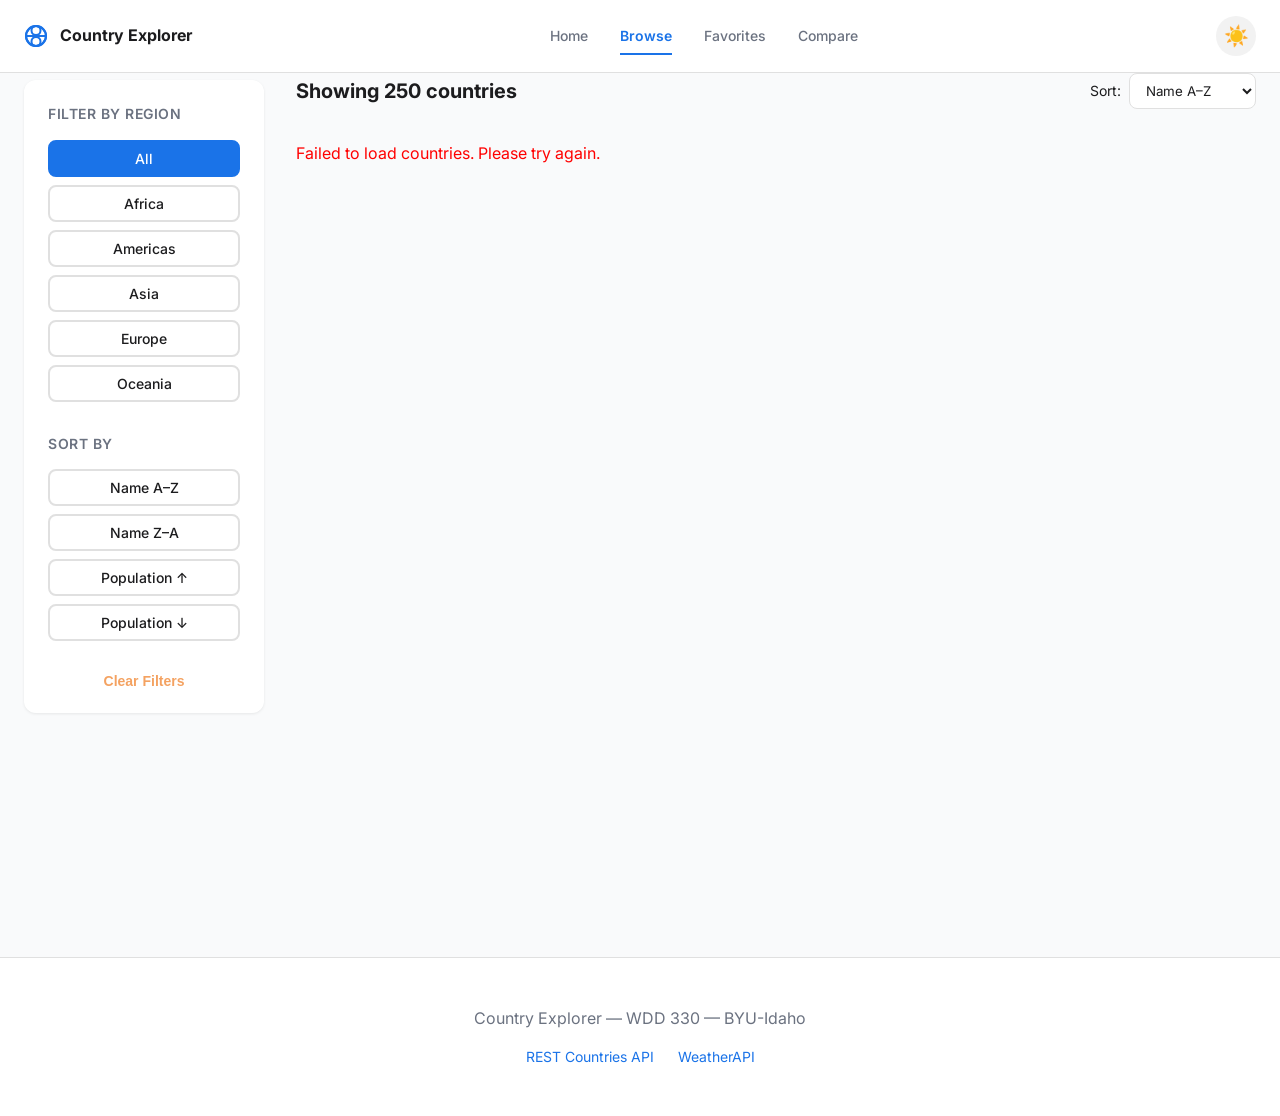
==== commit f55fc903: "added favourite functionality" ====
--- a/browse.html
+++ b/browse.html
@@ -107,7 +107,7 @@
     </div>
   </footer>
 
-  <script type="module" src="scripts/browse.js">
+  <script type="module" src="scripts/browse.mjs">
   </script>
 </body>
 </html>
